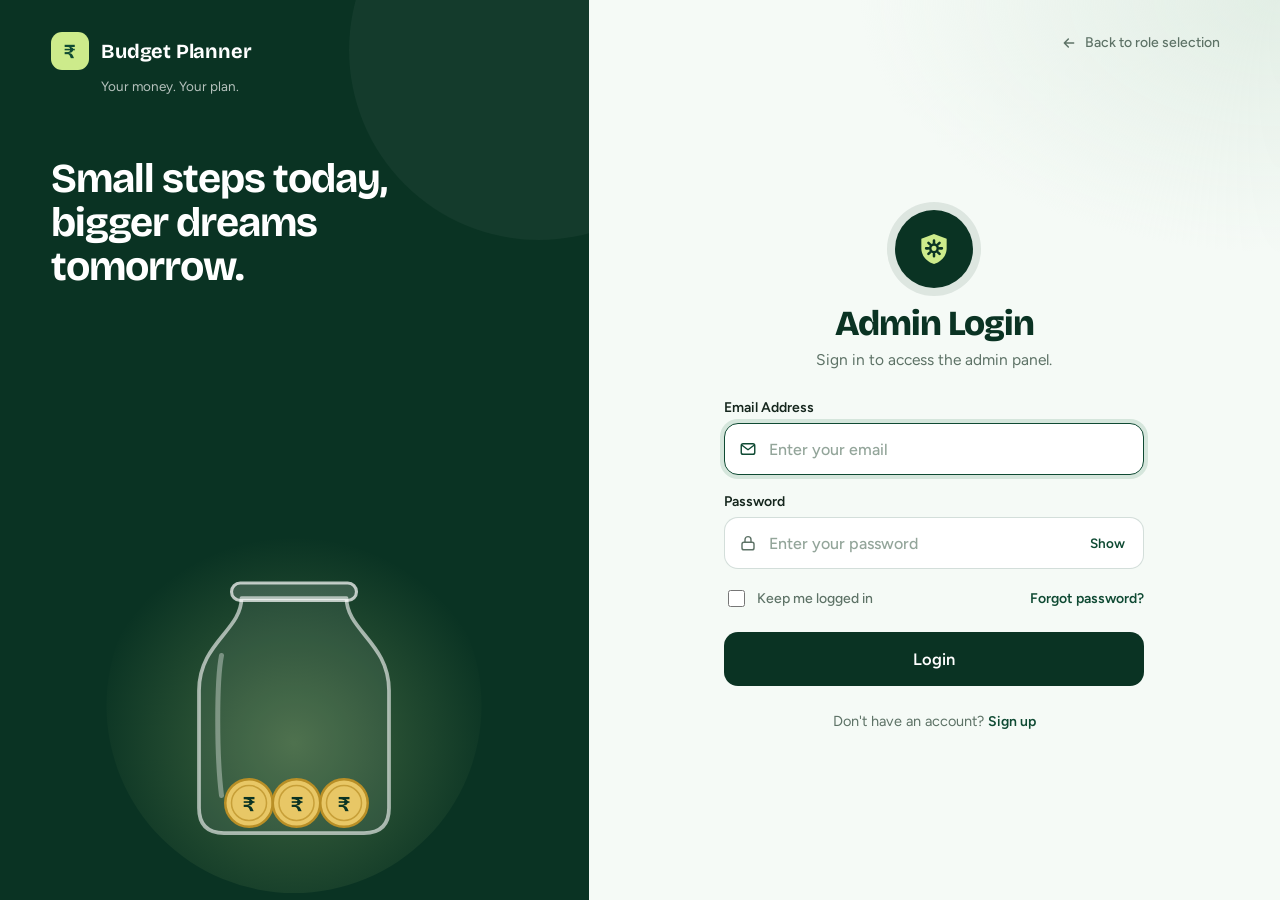
==== admin/ad.html @ fc1600b7 "Initial commit - Budget Planner" ====
<!DOCTYPE html>
<html lang="en">
<head>
  <meta charset="UTF-8" />
  <meta name="viewport" content="width=device-width, initial-scale=1.0" />
  <title>Admin login | Budget Planner</title>
  <meta name="description" content="Log in to the Budget Planner admin panel." />

  <link rel="preconnect" href="https://fonts.googleapis.com" />
  <link rel="preconnect" href="https://fonts.gstatic.com" crossorigin />
  <link href="https://fonts.googleapis.com/css2?family=Bricolage+Grotesque:opsz,wght@12..96,600;12..96,700;12..96,800&family=Figtree:wght@400;500;600&display=swap" rel="stylesheet" />

  <link rel="stylesheet" href="ad.css" />
</head>
<body>
  <div class="layout">

    <!-- Left: brand panel with the coin jar -->
    <aside class="panel">
      <div class="brand-block">
        <a class="brand" href="../role.html" aria-label="Budget Planner, back to role selection">
          <span class="brand-mark" aria-hidden="true">₹</span>
          <span class="brand-name">Budget Planner</span>
        </a>
        <p class="brand-sub">Your money. Your plan.</p>
      </div>

      <h2 class="panel-line">Small steps today, bigger dreams tomorrow.</h2>

      <svg class="jar" viewBox="0 0 240 320" aria-hidden="true">
        <defs>
          <radialGradient id="glow" cx="50%" cy="60%" r="55%">
            <stop offset="0%" stop-color="#cdeb8b" stop-opacity="0.28" />
            <stop offset="100%" stop-color="#cdeb8b" stop-opacity="0" />
          </radialGradient>
        </defs>

        <circle cx="120" cy="190" r="150" fill="url(#glow)" />

        <g class="sprout">
          <path class="stem" d="M122 180C122 140 120 100 124 58" />
          <path class="leaf leaf-a" d="M122 112C96 112 78 96 74 74c24-2 46 12 48 38Z" />
          <path class="leaf leaf-b" d="M124 82c2-24 22-42 50-42 0 26-18 42-50 42Z" />
          <path class="leaf leaf-c" d="M124 62c-12-10-14-26-6-40 16 8 20 24 6 40Z" />
        </g>

        <path class="glass" d="M78 104C78 130 44 140 44 178V272Q44 292 64 292H176Q196 292 196 272V178C196 140 162 130 162 104Z" />
        <rect class="rim" x="70" y="92" width="100" height="14" rx="7" />

        <g class="coin" data-row="1" style="--d:0"><circle cx="84" cy="268" r="19" class="coin-face" /><circle cx="84" cy="268" r="14" class="coin-ring" /><text x="84" y="269" class="coin-mark">₹</text></g>
        <g class="coin" data-row="1" style="--d:1"><circle cx="122" cy="268" r="19" class="coin-face" /><circle cx="122" cy="268" r="14" class="coin-ring" /><text x="122" y="269" class="coin-mark">₹</text></g>
        <g class="coin" data-row="1" style="--d:2"><circle cx="160" cy="268" r="19" class="coin-face" /><circle cx="160" cy="268" r="14" class="coin-ring" /><text x="160" y="269" class="coin-mark">₹</text></g>

        <g class="coin" data-row="2" style="--d:0"><circle cx="103" cy="232" r="19" class="coin-face" /><circle cx="103" cy="232" r="14" class="coin-ring" /><text x="103" y="233" class="coin-mark">₹</text></g>
        <g class="coin" data-row="2" style="--d:1"><circle cx="141" cy="232" r="19" class="coin-face" /><circle cx="141" cy="232" r="14" class="coin-ring" /><text x="141" y="233" class="coin-mark">₹</text></g>

        <g class="coin" data-row="3" style="--d:0"><circle cx="122" cy="196" r="19" class="coin-face" /><circle cx="122" cy="196" r="14" class="coin-ring" /><text x="122" y="197" class="coin-mark">₹</text></g>

        <path class="shine" d="M62 150C58 170 58 230 62 262" />
      </svg>
    </aside>

    <!-- Right: form -->
    <main class="form-side">
      <a class="back" href="../role.html">
        <svg viewBox="0 0 24 24" width="16" height="16" fill="none" stroke="currentColor" stroke-width="2.2" stroke-linecap="round" stroke-linejoin="round" aria-hidden="true"><path d="M19 12H5M11 6l-6 6 6 6" /></svg>
        Back to role selection
      </a>

      <section class="card">
        <div class="badge" aria-hidden="true">
          <svg viewBox="0 0 24 24" width="38" height="38" fill="none" stroke-linecap="round" stroke-linejoin="round">
            <path d="M12 2.5 4 5.6v6c0 4.6 3.2 8.4 8 9.9 4.8-1.5 8-5.3 8-9.9v-6L12 2.5Z" fill="currentColor" stroke="none" />
            <g stroke="var(--cut)" stroke-width="1.6">
              <circle cx="12" cy="11.6" r="2.4" />
              <path d="M12 6.6v1.4M12 15.2v1.4M7 11.6h1.4M15.6 11.6H17M8.5 8.1l1 1M14.5 14.1l1 1M15.5 8.1l-1 1M9.5 14.1l-1 1" />
            </g>
          </svg>
        </div>

        <h1 id="title">Admin Login</h1>
        <p class="sub" id="subtitle">Sign in to access the admin panel.</p>

        <!-- LOGIN -->
        <form id="loginForm" novalidate>
          <div class="field">
            <label for="email">Email Address</label>
            <div class="control">
              <svg viewBox="0 0 24 24" width="18" height="18" fill="none" stroke="currentColor" stroke-width="1.9" stroke-linecap="round" stroke-linejoin="round" aria-hidden="true"><rect x="3" y="5" width="18" height="14" rx="2.5" /><path d="m4 7 8 6 8-6" /></svg>
              <input id="email" name="email" type="email" inputmode="email" autocomplete="username" placeholder="Enter your email" aria-describedby="emailError" />
            </div>
            <p class="error" id="emailError" hidden></p>
          </div>

          <div class="field">
            <label for="password">Password</label>
            <div class="control">
              <svg viewBox="0 0 24 24" width="18" height="18" fill="none" stroke="currentColor" stroke-width="1.9" stroke-linecap="round" stroke-linejoin="round" aria-hidden="true"><rect x="4" y="11" width="16" height="10" rx="2.5" /><path d="M8 11V7.5a4 4 0 0 1 8 0V11" /></svg>
              <input id="password" name="password" type="password" autocomplete="current-password" placeholder="Enter your password" aria-describedby="passwordError" />
              <button class="toggle" id="toggle" type="button" aria-label="Show password" aria-pressed="false">Show</button>
            </div>
            <p class="error" id="passwordError" hidden></p>
          </div>

          <div class="row">
            <label class="remember">
              <input type="checkbox" id="remember" />
              <span>Keep me logged in</span>
            </label>
            <a class="link" href="#" id="forgot">Forgot password?</a>
          </div>

          <p class="form-error" id="formError" role="alert" hidden></p>

          <button class="submit" id="submit" type="submit">
            <span class="submit-label">Login</span>
          </button>
        </form>

        <!-- SIGN UP -->
        <form id="signupForm" novalidate hidden>
          <div class="field">
            <label for="sName">Full Name</label>
            <div class="control">
              <svg viewBox="0 0 24 24" width="18" height="18" fill="none" stroke="currentColor" stroke-width="1.9" stroke-linecap="round" stroke-linejoin="round" aria-hidden="true"><circle cx="12" cy="8" r="4" /><path d="M4.5 20.5c0-4 3.4-6.5 7.5-6.5s7.5 2.5 7.5 6.5" /></svg>
              <input id="sName" name="name" type="text" autocomplete="name" placeholder="Enter your full name" aria-describedby="sNameError" />
            </div>
            <p class="error" id="sNameError" hidden></p>
          </div>
          <div class="field">
            <label for="sEmail">Email Address</label>
            <div class="control">
              <svg viewBox="0 0 24 24" width="18" height="18" fill="none" stroke="currentColor" stroke-width="1.9" stroke-linecap="round" stroke-linejoin="round" aria-hidden="true"><rect x="3" y="5" width="18" height="14" rx="2.5" /><path d="m4 7 8 6 8-6" /></svg>
              <input id="sEmail" name="email" type="email" inputmode="email" autocomplete="email" placeholder="Enter your email" aria-describedby="sEmailError" />
            </div>
            <p class="error" id="sEmailError" hidden></p>
          </div>
          <div class="field">
            <label for="sPassword">Password</label>
            <div class="control">
              <svg viewBox="0 0 24 24" width="18" height="18" fill="none" stroke="currentColor" stroke-width="1.9" stroke-linecap="round" stroke-linejoin="round" aria-hidden="true"><rect x="4" y="11" width="16" height="10" rx="2.5" /><path d="M8 11V7.5a4 4 0 0 1 8 0V11" /></svg>
              <input id="sPassword" name="password" type="password" autocomplete="new-password" placeholder="Create a password" aria-describedby="sPasswordHelp sPasswordError" />
              <button class="toggle" id="sToggle" type="button" aria-label="Show password" aria-pressed="false">Show</button>
            </div>
            <p class="help" id="sPasswordHelp">At least 8 characters, with a letter and a number.</p>
            <p class="error" id="sPasswordError" hidden></p>
          </div>
          <div class="field">
            <label for="sConfirm">Confirm Password</label>
            <div class="control">
              <svg viewBox="0 0 24 24" width="18" height="18" fill="none" stroke="currentColor" stroke-width="1.9" stroke-linecap="round" stroke-linejoin="round" aria-hidden="true"><rect x="4" y="11" width="16" height="10" rx="2.5" /><path d="M8 11V7.5a4 4 0 0 1 8 0V11" /></svg>
              <input id="sConfirm" name="confirm" type="password" autocomplete="new-password" placeholder="Re-enter your password" aria-describedby="sConfirmError" />
            </div>
            <p class="error" id="sConfirmError" hidden></p>
          </div>
          <div class="field">
            <label for="sCode">Admin Access Code</label>
            <div class="control">
              <svg viewBox="0 0 24 24" width="18" height="18" fill="none" stroke="currentColor" stroke-width="1.9" stroke-linecap="round" stroke-linejoin="round" aria-hidden="true"><circle cx="8" cy="15" r="4" /><path d="M11 12.5 20 4M16 8l3 3" /></svg>
              <input id="sCode" name="code" type="password" autocomplete="off" placeholder="Enter the admin access code" aria-describedby="sCodeError" />
            </div>
            <p class="error" id="sCodeError" hidden></p>
          </div>

          <p class="form-error" id="signupError" role="alert" hidden></p>

          <button class="submit" id="sSubmit" type="submit">
            <span class="submit-label">Create account</span>
          </button>
        </form>

        <p class="alt" id="altLogin">Don't have an account? <a class="link" href="#signup" id="toSignup">Sign up</a></p>
        <p class="alt" id="altSignup" hidden>Already have an account? <a class="link" href="#login" id="toLogin">Log in</a></p>
      </section>
    </main>
  </div>

  <div class="toast" id="toast" role="status" aria-live="polite"></div>

  <script src="../auth.js"></script>
  <script src="ad.js"></script>
</body>
</html>
---- admin/ad.css ----
/* ==========================================================
   Budget Planner: admin/ad.css
   Reuses the shared login styles and changes only what makes
   the admin page look different. Keep this @import first.
   ========================================================== */

@import url("../user/login.css");

/* Deeper green panel and buttons so the admin side feels more serious */
body {
  --panel-bg: var(--forest-deep);
  --button-bg: var(--forest-deep);
  --button-hover: #06241a;
}

/* Darker badge with a lime shield */
.badge {
  --cut: var(--forest-deep);
  background: var(--forest-deep);
  color: var(--lime);
  box-shadow: 0 0 0 8px rgba(10, 51, 35, 0.1);
}
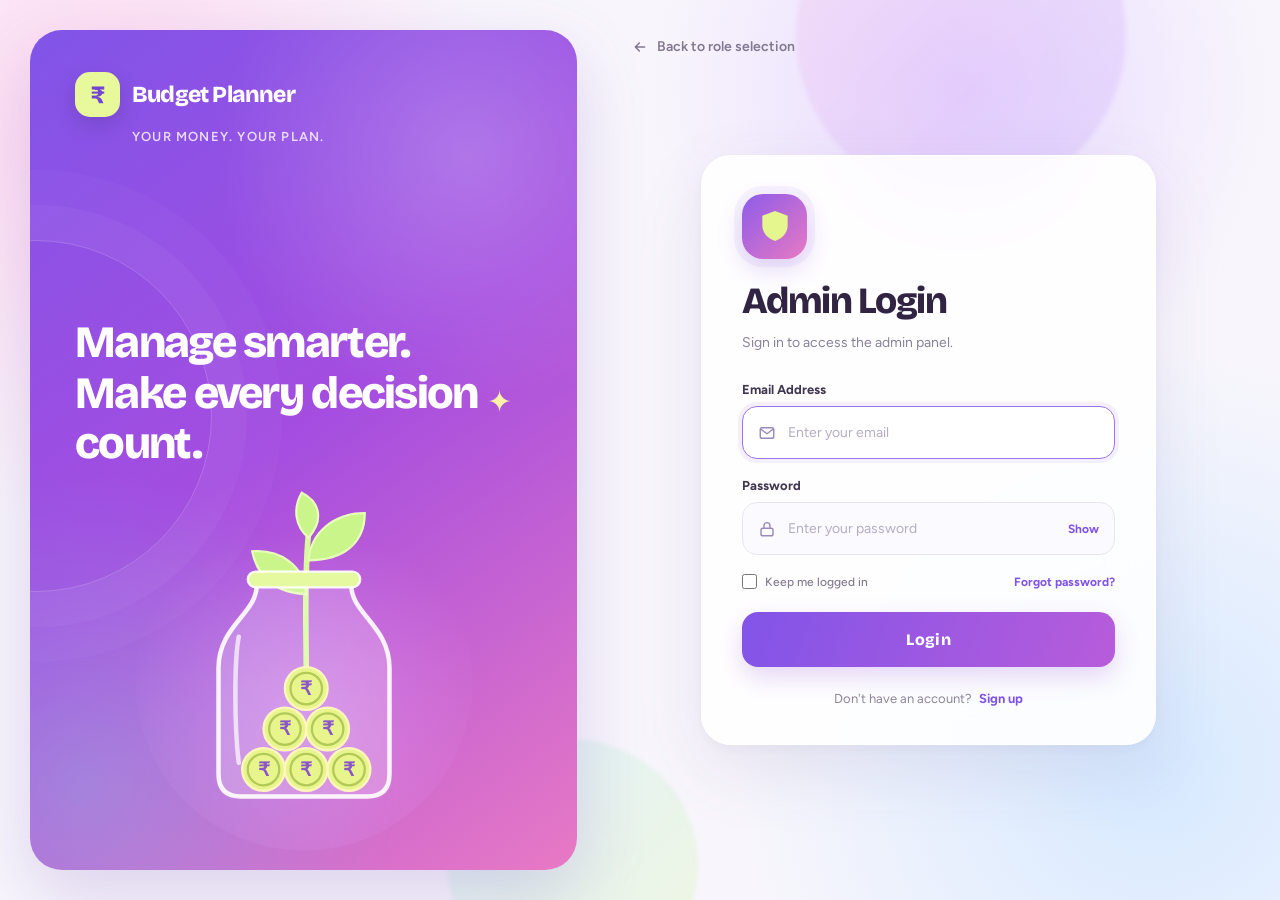
==== commit 15229a47: "Update admin login design" ====
--- a/admin/ad.html
+++ b/admin/ad.html
@@ -3,35 +3,46 @@
 <head>
   <meta charset="UTF-8" />
   <meta name="viewport" content="width=device-width, initial-scale=1.0" />
-  <title>Admin login | Budget Planner</title>
+  <meta name="theme-color" content="#f8f6fc" />
+
+  <title>Admin Login | Budget Planner</title>
   <meta name="description" content="Log in to the Budget Planner admin panel." />
 
   <link rel="preconnect" href="https://fonts.googleapis.com" />
   <link rel="preconnect" href="https://fonts.gstatic.com" crossorigin />
-  <link href="https://fonts.googleapis.com/css2?family=Bricolage+Grotesque:opsz,wght@12..96,600;12..96,700;12..96,800&family=Figtree:wght@400;500;600&display=swap" rel="stylesheet" />
+
+  <link href="https://fonts.googleapis.com/css2?family=Bricolage+Grotesque:opsz,wght@12..96,600;12..96,700;12..96,800&family=Figtree:wght@400;500;600;700&display=swap" rel="stylesheet" />
 
   <link rel="stylesheet" href="ad.css" />
 </head>
+
 <body>
+
   <div class="layout">
 
-    <!-- Left: brand panel with the coin jar -->
+    <!-- LEFT BRAND PANEL -->
     <aside class="panel">
+
       <div class="brand-block">
-        <a class="brand" href="../role.html" aria-label="Budget Planner, back to role selection">
+        <a class="brand" href="../index.html" aria-label="Budget Planner home">
           <span class="brand-mark" aria-hidden="true">₹</span>
           <span class="brand-name">Budget Planner</span>
         </a>
+
         <p class="brand-sub">Your money. Your plan.</p>
       </div>
 
-      <h2 class="panel-line">Small steps today, bigger dreams tomorrow.</h2>
-
+      <h2 class="panel-line">
+        Manage smarter. Make every decision count.
+      </h2>
+
+      <!-- COIN JAR ILLUSTRATION -->
       <svg class="jar" viewBox="0 0 240 320" aria-hidden="true">
+
         <defs>
           <radialGradient id="glow" cx="50%" cy="60%" r="55%">
-            <stop offset="0%" stop-color="#cdeb8b" stop-opacity="0.28" />
-            <stop offset="100%" stop-color="#cdeb8b" stop-opacity="0" />
+            <stop offset="0%" stop-color="#e7a9ff" stop-opacity="0.4" />
+            <stop offset="100%" stop-color="#e7a9ff" stop-opacity="0" />
           </radialGradient>
         </defs>
 
@@ -45,69 +56,187 @@
         </g>
 
         <path class="glass" d="M78 104C78 130 44 140 44 178V272Q44 292 64 292H176Q196 292 196 272V178C196 140 162 130 162 104Z" />
+
         <rect class="rim" x="70" y="92" width="100" height="14" rx="7" />
 
-        <g class="coin" data-row="1" style="--d:0"><circle cx="84" cy="268" r="19" class="coin-face" /><circle cx="84" cy="268" r="14" class="coin-ring" /><text x="84" y="269" class="coin-mark">₹</text></g>
-        <g class="coin" data-row="1" style="--d:1"><circle cx="122" cy="268" r="19" class="coin-face" /><circle cx="122" cy="268" r="14" class="coin-ring" /><text x="122" y="269" class="coin-mark">₹</text></g>
-        <g class="coin" data-row="1" style="--d:2"><circle cx="160" cy="268" r="19" class="coin-face" /><circle cx="160" cy="268" r="14" class="coin-ring" /><text x="160" y="269" class="coin-mark">₹</text></g>
-
-        <g class="coin" data-row="2" style="--d:0"><circle cx="103" cy="232" r="19" class="coin-face" /><circle cx="103" cy="232" r="14" class="coin-ring" /><text x="103" y="233" class="coin-mark">₹</text></g>
-        <g class="coin" data-row="2" style="--d:1"><circle cx="141" cy="232" r="19" class="coin-face" /><circle cx="141" cy="232" r="14" class="coin-ring" /><text x="141" y="233" class="coin-mark">₹</text></g>
-
-        <g class="coin" data-row="3" style="--d:0"><circle cx="122" cy="196" r="19" class="coin-face" /><circle cx="122" cy="196" r="14" class="coin-ring" /><text x="122" y="197" class="coin-mark">₹</text></g>
+        <g class="coin" data-row="1" style="--d:0">
+          <circle cx="84" cy="268" r="19" class="coin-face" />
+          <circle cx="84" cy="268" r="14" class="coin-ring" />
+          <text x="84" y="269" class="coin-mark">₹</text>
+        </g>
+
+        <g class="coin" data-row="1" style="--d:1">
+          <circle cx="122" cy="268" r="19" class="coin-face" />
+          <circle cx="122" cy="268" r="14" class="coin-ring" />
+          <text x="122" y="269" class="coin-mark">₹</text>
+        </g>
+
+        <g class="coin" data-row="1" style="--d:2">
+          <circle cx="160" cy="268" r="19" class="coin-face" />
+          <circle cx="160" cy="268" r="14" class="coin-ring" />
+          <text x="160" y="269" class="coin-mark">₹</text>
+        </g>
+
+        <g class="coin" data-row="2" style="--d:0">
+          <circle cx="103" cy="232" r="19" class="coin-face" />
+          <circle cx="103" cy="232" r="14" class="coin-ring" />
+          <text x="103" y="233" class="coin-mark">₹</text>
+        </g>
+
+        <g class="coin" data-row="2" style="--d:1">
+          <circle cx="141" cy="232" r="19" class="coin-face" />
+          <circle cx="141" cy="232" r="14" class="coin-ring" />
+          <text x="141" y="233" class="coin-mark">₹</text>
+        </g>
+
+        <g class="coin" data-row="3" style="--d:0">
+          <circle cx="122" cy="196" r="19" class="coin-face" />
+          <circle cx="122" cy="196" r="14" class="coin-ring" />
+          <text x="122" y="197" class="coin-mark">₹</text>
+        </g>
 
         <path class="shine" d="M62 150C58 170 58 230 62 262" />
+
       </svg>
+
     </aside>
 
-    <!-- Right: form -->
+    <!-- RIGHT LOGIN PANEL -->
     <main class="form-side">
+
       <a class="back" href="../role.html">
-        <svg viewBox="0 0 24 24" width="16" height="16" fill="none" stroke="currentColor" stroke-width="2.2" stroke-linecap="round" stroke-linejoin="round" aria-hidden="true"><path d="M19 12H5M11 6l-6 6 6 6" /></svg>
+
+        <svg viewBox="0 0 24 24" width="16" height="16"
+          fill="none" stroke="currentColor" stroke-width="2.2"
+          stroke-linecap="round" stroke-linejoin="round"
+          aria-hidden="true">
+
+          <path d="M19 12H5M11 6l-6 6 6 6" />
+
+        </svg>
+
         Back to role selection
+
       </a>
 
       <section class="card">
+
         <div class="badge" aria-hidden="true">
-          <svg viewBox="0 0 24 24" width="38" height="38" fill="none" stroke-linecap="round" stroke-linejoin="round">
-            <path d="M12 2.5 4 5.6v6c0 4.6 3.2 8.4 8 9.9 4.8-1.5 8-5.3 8-9.9v-6L12 2.5Z" fill="currentColor" stroke="none" />
+
+          <svg viewBox="0 0 24 24" width="38" height="38"
+            fill="none" stroke-linecap="round" stroke-linejoin="round">
+
+            <path d="M12 2.5 4 5.6v6c0 4.6 3.2 8.4 8 9.9 4.8-1.5 8-5.3 8-9.9v-6L12 2.5Z"
+              fill="currentColor" stroke="none" />
+
             <g stroke="var(--cut)" stroke-width="1.6">
+
               <circle cx="12" cy="11.6" r="2.4" />
+
               <path d="M12 6.6v1.4M12 15.2v1.4M7 11.6h1.4M15.6 11.6H17M8.5 8.1l1 1M14.5 14.1l1 1M15.5 8.1l-1 1M9.5 14.1l-1 1" />
+
             </g>
+
           </svg>
+
         </div>
 
         <h1 id="title">Admin Login</h1>
-        <p class="sub" id="subtitle">Sign in to access the admin panel.</p>
-
-        <!-- LOGIN -->
+
+        <p class="sub" id="subtitle">
+          Your workspace. Your control. Sign in to continue.
+        </p>
+
+        <!-- LOGIN FORM -->
         <form id="loginForm" novalidate>
-          <div class="field">
+
+          <div class="field">
+
             <label for="email">Email Address</label>
-            <div class="control">
-              <svg viewBox="0 0 24 24" width="18" height="18" fill="none" stroke="currentColor" stroke-width="1.9" stroke-linecap="round" stroke-linejoin="round" aria-hidden="true"><rect x="3" y="5" width="18" height="14" rx="2.5" /><path d="m4 7 8 6 8-6" /></svg>
-              <input id="email" name="email" type="email" inputmode="email" autocomplete="username" placeholder="Enter your email" aria-describedby="emailError" />
-            </div>
+
+            <div class="control">
+
+              <svg viewBox="0 0 24 24" width="18" height="18"
+                fill="none" stroke="currentColor" stroke-width="1.9"
+                stroke-linecap="round" stroke-linejoin="round"
+                aria-hidden="true">
+
+                <rect x="3" y="5" width="18" height="14" rx="2.5" />
+                <path d="m4 7 8 6 8-6" />
+
+              </svg>
+
+              <input
+                id="email"
+                name="email"
+                type="email"
+                inputmode="email"
+                autocomplete="username"
+                placeholder="Enter your email"
+                aria-describedby="emailError"
+              />
+
+            </div>
+
             <p class="error" id="emailError" hidden></p>
-          </div>
-
-          <div class="field">
+
+          </div>
+
+          <div class="field">
+
             <label for="password">Password</label>
-            <div class="control">
-              <svg viewBox="0 0 24 24" width="18" height="18" fill="none" stroke="currentColor" stroke-width="1.9" stroke-linecap="round" stroke-linejoin="round" aria-hidden="true"><rect x="4" y="11" width="16" height="10" rx="2.5" /><path d="M8 11V7.5a4 4 0 0 1 8 0V11" /></svg>
-              <input id="password" name="password" type="password" autocomplete="current-password" placeholder="Enter your password" aria-describedby="passwordError" />
-              <button class="toggle" id="toggle" type="button" aria-label="Show password" aria-pressed="false">Show</button>
-            </div>
+
+            <div class="control">
+
+              <svg viewBox="0 0 24 24" width="18" height="18"
+                fill="none" stroke="currentColor" stroke-width="1.9"
+                stroke-linecap="round" stroke-linejoin="round"
+                aria-hidden="true">
+
+                <rect x="4" y="11" width="16" height="10" rx="2.5" />
+                <path d="M8 11V7.5a4 4 0 0 1 8 0V11" />
+
+              </svg>
+
+              <input
+                id="password"
+                name="password"
+                type="password"
+                autocomplete="current-password"
+                placeholder="Enter your password"
+                aria-describedby="passwordError"
+              />
+
+              <button
+                class="toggle"
+                id="toggle"
+                type="button"
+                aria-label="Show password"
+                aria-pressed="false"
+              >
+                Show
+              </button>
+
+            </div>
+
             <p class="error" id="passwordError" hidden></p>
+
           </div>
 
           <div class="row">
+
             <label class="remember">
+
               <input type="checkbox" id="remember" />
+
               <span>Keep me logged in</span>
+
             </label>
-            <a class="link" href="#" id="forgot">Forgot password?</a>
+
+            <a class="link" href="#" id="forgot">
+              Forgot password?
+            </a>
+
           </div>
 
           <p class="form-error" id="formError" role="alert" hidden></p>
@@ -115,51 +244,180 @@
           <button class="submit" id="submit" type="submit">
             <span class="submit-label">Login</span>
           </button>
+
         </form>
 
-        <!-- SIGN UP -->
+        <!-- SIGNUP FORM -->
         <form id="signupForm" novalidate hidden>
-          <div class="field">
+
+          <div class="field">
+
             <label for="sName">Full Name</label>
-            <div class="control">
-              <svg viewBox="0 0 24 24" width="18" height="18" fill="none" stroke="currentColor" stroke-width="1.9" stroke-linecap="round" stroke-linejoin="round" aria-hidden="true"><circle cx="12" cy="8" r="4" /><path d="M4.5 20.5c0-4 3.4-6.5 7.5-6.5s7.5 2.5 7.5 6.5" /></svg>
-              <input id="sName" name="name" type="text" autocomplete="name" placeholder="Enter your full name" aria-describedby="sNameError" />
-            </div>
+
+            <div class="control">
+
+              <svg viewBox="0 0 24 24" width="18" height="18"
+                fill="none" stroke="currentColor" stroke-width="1.9"
+                stroke-linecap="round" stroke-linejoin="round"
+                aria-hidden="true">
+
+                <circle cx="12" cy="8" r="4" />
+                <path d="M4.5 20.5c0-4 3.4-6.5 7.5-6.5s7.5 2.5 7.5 6.5" />
+
+              </svg>
+
+              <input
+                id="sName"
+                name="name"
+                type="text"
+                autocomplete="name"
+                placeholder="Enter your full name"
+                aria-describedby="sNameError"
+              />
+
+            </div>
+
             <p class="error" id="sNameError" hidden></p>
-          </div>
-          <div class="field">
+
+          </div>
+
+          <div class="field">
+
             <label for="sEmail">Email Address</label>
-            <div class="control">
-              <svg viewBox="0 0 24 24" width="18" height="18" fill="none" stroke="currentColor" stroke-width="1.9" stroke-linecap="round" stroke-linejoin="round" aria-hidden="true"><rect x="3" y="5" width="18" height="14" rx="2.5" /><path d="m4 7 8 6 8-6" /></svg>
-              <input id="sEmail" name="email" type="email" inputmode="email" autocomplete="email" placeholder="Enter your email" aria-describedby="sEmailError" />
-            </div>
+
+            <div class="control">
+
+              <svg viewBox="0 0 24 24" width="18" height="18"
+                fill="none" stroke="currentColor" stroke-width="1.9"
+                stroke-linecap="round" stroke-linejoin="round"
+                aria-hidden="true">
+
+                <rect x="3" y="5" width="18" height="14" rx="2.5" />
+                <path d="m4 7 8 6 8-6" />
+
+              </svg>
+
+              <input
+                id="sEmail"
+                name="email"
+                type="email"
+                inputmode="email"
+                autocomplete="email"
+                placeholder="Enter your email"
+                aria-describedby="sEmailError"
+              />
+
+            </div>
+
             <p class="error" id="sEmailError" hidden></p>
-          </div>
-          <div class="field">
+
+          </div>
+
+          <div class="field">
+
             <label for="sPassword">Password</label>
-            <div class="control">
-              <svg viewBox="0 0 24 24" width="18" height="18" fill="none" stroke="currentColor" stroke-width="1.9" stroke-linecap="round" stroke-linejoin="round" aria-hidden="true"><rect x="4" y="11" width="16" height="10" rx="2.5" /><path d="M8 11V7.5a4 4 0 0 1 8 0V11" /></svg>
-              <input id="sPassword" name="password" type="password" autocomplete="new-password" placeholder="Create a password" aria-describedby="sPasswordHelp sPasswordError" />
-              <button class="toggle" id="sToggle" type="button" aria-label="Show password" aria-pressed="false">Show</button>
-            </div>
-            <p class="help" id="sPasswordHelp">At least 8 characters, with a letter and a number.</p>
+
+            <div class="control">
+
+              <svg viewBox="0 0 24 24" width="18" height="18"
+                fill="none" stroke="currentColor" stroke-width="1.9"
+                stroke-linecap="round" stroke-linejoin="round"
+                aria-hidden="true">
+
+                <rect x="4" y="11" width="16" height="10" rx="2.5" />
+                <path d="M8 11V7.5a4 4 0 0 1 8 0V11" />
+
+              </svg>
+
+              <input
+                id="sPassword"
+                name="password"
+                type="password"
+                autocomplete="new-password"
+                placeholder="Create a password"
+                aria-describedby="sPasswordHelp sPasswordError"
+              />
+
+              <button
+                class="toggle"
+                id="sToggle"
+                type="button"
+                aria-label="Show password"
+                aria-pressed="false"
+              >
+                Show
+              </button>
+
+            </div>
+
+            <p class="help" id="sPasswordHelp">
+              At least 8 characters, with a letter and a number.
+            </p>
+
             <p class="error" id="sPasswordError" hidden></p>
-          </div>
-          <div class="field">
+
+          </div>
+
+          <div class="field">
+
             <label for="sConfirm">Confirm Password</label>
-            <div class="control">
-              <svg viewBox="0 0 24 24" width="18" height="18" fill="none" stroke="currentColor" stroke-width="1.9" stroke-linecap="round" stroke-linejoin="round" aria-hidden="true"><rect x="4" y="11" width="16" height="10" rx="2.5" /><path d="M8 11V7.5a4 4 0 0 1 8 0V11" /></svg>
-              <input id="sConfirm" name="confirm" type="password" autocomplete="new-password" placeholder="Re-enter your password" aria-describedby="sConfirmError" />
-            </div>
+
+            <div class="control">
+
+              <svg viewBox="0 0 24 24" width="18" height="18"
+                fill="none" stroke="currentColor" stroke-width="1.9"
+                stroke-linecap="round" stroke-linejoin="round"
+                aria-hidden="true">
+
+                <rect x="4" y="11" width="16" height="10" rx="2.5" />
+                <path d="M8 11V7.5a4 4 0 0 1 8 0V11" />
+
+              </svg>
+
+              <input
+                id="sConfirm"
+                name="confirm"
+                type="password"
+                autocomplete="new-password"
+                placeholder="Re-enter your password"
+                aria-describedby="sConfirmError"
+              />
+
+            </div>
+
             <p class="error" id="sConfirmError" hidden></p>
-          </div>
-          <div class="field">
+
+          </div>
+
+          <div class="field">
+
             <label for="sCode">Admin Access Code</label>
-            <div class="control">
-              <svg viewBox="0 0 24 24" width="18" height="18" fill="none" stroke="currentColor" stroke-width="1.9" stroke-linecap="round" stroke-linejoin="round" aria-hidden="true"><circle cx="8" cy="15" r="4" /><path d="M11 12.5 20 4M16 8l3 3" /></svg>
-              <input id="sCode" name="code" type="password" autocomplete="off" placeholder="Enter the admin access code" aria-describedby="sCodeError" />
-            </div>
+
+            <div class="control">
+
+              <svg viewBox="0 0 24 24" width="18" height="18"
+                fill="none" stroke="currentColor" stroke-width="1.9"
+                stroke-linecap="round" stroke-linejoin="round"
+                aria-hidden="true">
+
+                <circle cx="8" cy="15" r="4" />
+                <path d="M11 12.5 20 4M16 8l3 3" />
+
+              </svg>
+
+              <input
+                id="sCode"
+                name="code"
+                type="password"
+                autocomplete="off"
+                placeholder="Enter the admin access code"
+                aria-describedby="sCodeError"
+              />
+
+            </div>
+
             <p class="error" id="sCodeError" hidden></p>
+
           </div>
 
           <p class="form-error" id="signupError" role="alert" hidden></p>
@@ -167,17 +425,30 @@
           <button class="submit" id="sSubmit" type="submit">
             <span class="submit-label">Create account</span>
           </button>
+
         </form>
 
-        <p class="alt" id="altLogin">Don't have an account? <a class="link" href="#signup" id="toSignup">Sign up</a></p>
-        <p class="alt" id="altSignup" hidden>Already have an account? <a class="link" href="#login" id="toLogin">Log in</a></p>
+        <p class="alt" id="altLogin">
+          Don't have an account?
+          <a class="link" href="#signup" id="toSignup">Sign up</a>
+        </p>
+
+        <p class="alt" id="altSignup" hidden>
+          Already have an account?
+          <a class="link" href="#login" id="toLogin">Log in</a>
+        </p>
+
       </section>
+
     </main>
+
   </div>
 
   <div class="toast" id="toast" role="status" aria-live="polite"></div>
 
+  <!-- KEEPING YOUR ORIGINAL JAVASCRIPT CONNECTIONS -->
   <script src="../auth.js"></script>
   <script src="ad.js"></script>
+
 </body>
 </html>
--- a/admin/ad.css
+++ b/admin/ad.css
@@ -1,22 +1,852 @@
-/* ==========================================================
-   Budget Planner: admin/ad.css
-   Reuses the shared login styles and changes only what makes
-   the admin page look different. Keep this @import first.
-   ========================================================== */
-
-@import url("../user/login.css");
-
-/* Deeper green panel and buttons so the admin side feels more serious */
+/* =====================================================
+   BUDGET PLANNER — ADMIN LOGIN
+   Complete standalone stylesheet
+   Colourful anime-inspired premium theme
+   ===================================================== */
+
+:root {
+  --purple: #8154e8;
+  --purple-dark: #6234c7;
+  --pink: #f47acb;
+  --cyan: #75dce8;
+  --lime: #d5f477;
+  --ink: #29213e;
+  --muted: #89829b;
+  --white: #ffffff;
+  --forest-deep: #6234c7;
+}
+
+* {
+  margin: 0;
+  padding: 0;
+  box-sizing: border-box;
+}
+
+html {
+  scroll-behavior: smooth;
+}
+
 body {
-  --panel-bg: var(--forest-deep);
-  --button-bg: var(--forest-deep);
-  --button-hover: #06241a;
-}
-
-/* Darker badge with a lime shield */
+  min-height: 100vh;
+  font-family: "Figtree", sans-serif;
+  color: var(--ink);
+  background:
+    radial-gradient(circle at 8% 15%, #ffd9f1 0, transparent 28%),
+    radial-gradient(circle at 90% 85%, #d6e9ff 0, transparent 30%),
+    radial-gradient(circle at 75% 10%, #e8d8ff 0, transparent 25%),
+    #f8f6fc;
+  overflow-x: hidden;
+}
+
+/* =====================================================
+   BACKGROUND DECORATIONS
+   ===================================================== */
+
+body::before,
+body::after {
+  content: "";
+  position: fixed;
+  border-radius: 50%;
+  pointer-events: none;
+  z-index: 0;
+  filter: blur(2px);
+}
+
+body::before {
+  width: 330px;
+  height: 330px;
+  top: -130px;
+  right: 12%;
+  background: linear-gradient(135deg, #f9b7e7, #bba0ff);
+  opacity: 0.25;
+  animation: floatOrb 12s ease-in-out infinite alternate;
+}
+
+body::after {
+  width: 250px;
+  height: 250px;
+  bottom: -90px;
+  left: 35%;
+  background: linear-gradient(135deg, #9eeaf0, #d4f58c);
+  opacity: 0.25;
+  animation: floatOrb 10s ease-in-out infinite alternate-reverse;
+}
+
+@keyframes floatOrb {
+  from {
+    transform: translate(0, 0) scale(1);
+  }
+
+  to {
+    transform: translate(35px, 45px) scale(1.12);
+  }
+}
+
+/* =====================================================
+   MAIN LAYOUT
+   ===================================================== */
+
+.layout {
+  position: relative;
+  z-index: 1;
+  min-height: 100vh;
+  width: 100%;
+  display: grid;
+  grid-template-columns: 0.92fr 1.08fr;
+  padding: 30px;
+  gap: 30px;
+}
+
+/* =====================================================
+   LEFT PANEL
+   ===================================================== */
+
+.panel {
+  position: relative;
+  min-height: calc(100vh - 60px);
+  border-radius: 32px;
+  padding: 42px 45px;
+  overflow: hidden;
+  display: flex;
+  flex-direction: column;
+  justify-content: space-between;
+
+  background:
+    radial-gradient(circle at 80% 15%, rgba(255,255,255,0.22), transparent 30%),
+    radial-gradient(circle at 10% 90%, rgba(117,220,232,0.3), transparent 35%),
+    linear-gradient(145deg, #8154e8 0%, #a44de0 48%, #e879c4 100%);
+
+  box-shadow: 0 25px 70px rgba(103, 65, 175, 0.2);
+}
+
+.panel::before {
+  content: "";
+  position: absolute;
+  width: 350px;
+  height: 350px;
+  border: 1px solid rgba(255,255,255,0.2);
+  border-radius: 50%;
+  top: 25%;
+  left: -170px;
+  box-shadow:
+    0 0 0 35px rgba(255,255,255,0.035),
+    0 0 0 70px rgba(255,255,255,0.025);
+}
+
+.panel::after {
+  content: "✦";
+  position: absolute;
+  top: 42%;
+  right: 12%;
+  font-size: 30px;
+  color: #fff2a8;
+  animation: sparkle 3s ease-in-out infinite;
+}
+
+@keyframes sparkle {
+  0%, 100% {
+    opacity: 0.5;
+    transform: scale(0.8) rotate(0deg);
+  }
+
+  50% {
+    opacity: 1;
+    transform: scale(1.25) rotate(30deg);
+  }
+}
+
+/* BRAND */
+
+.brand-block {
+  position: relative;
+  z-index: 2;
+}
+
+.brand {
+  display: inline-flex;
+  align-items: center;
+  gap: 12px;
+  text-decoration: none;
+  color: white;
+}
+
+.brand-mark {
+  width: 45px;
+  height: 45px;
+  display: grid;
+  place-items: center;
+  border-radius: 15px;
+  font-family: "Bricolage Grotesque", sans-serif;
+  font-size: 25px;
+  font-weight: 800;
+  color: #7144d1;
+  background: #e8f99c;
+  box-shadow: 0 8px 22px rgba(0,0,0,0.13);
+}
+
+.brand-name {
+  font-family: "Bricolage Grotesque", sans-serif;
+  font-size: 23px;
+  font-weight: 800;
+  letter-spacing: -0.8px;
+}
+
+.brand-sub {
+  margin-top: 12px;
+  margin-left: 57px;
+  color: rgba(255,255,255,0.8);
+  font-size: 13px;
+  letter-spacing: 1.2px;
+  text-transform: uppercase;
+  font-weight: 600;
+}
+
+/* PANEL TEXT */
+
+.panel-line {
+  position: relative;
+  z-index: 2;
+  max-width: 430px;
+  margin-top: auto;
+  margin-bottom: -10px;
+  color: white;
+  font-family: "Bricolage Grotesque", sans-serif;
+  font-size: clamp(32px, 3.5vw, 49px);
+  font-weight: 800;
+  line-height: 1.12;
+  letter-spacing: -1.7px;
+}
+
+/* =====================================================
+   COIN JAR
+   ===================================================== */
+
+.jar {
+  position: relative;
+  z-index: 2;
+  width: min(270px, 75%);
+  height: auto;
+  align-self: center;
+  margin: 10px auto 0;
+  overflow: visible;
+  animation: jarFloat 5s ease-in-out infinite;
+}
+
+@keyframes jarFloat {
+  0%, 100% {
+    transform: translateY(0) rotate(-2deg);
+  }
+
+  50% {
+    transform: translateY(-13px) rotate(2deg);
+  }
+}
+
+.stem {
+  fill: none;
+  stroke: #d8fa9b;
+  stroke-width: 5;
+  stroke-linecap: round;
+}
+
+.leaf {
+  fill: #c9f58a;
+  stroke: #e8ffb9;
+  stroke-width: 2;
+}
+
+.leaf-a {
+  transform-origin: 122px 112px;
+  animation: leafMove 4s ease-in-out infinite alternate;
+}
+
+.leaf-b {
+  transform-origin: 124px 82px;
+  animation: leafMove 3.5s ease-in-out infinite alternate-reverse;
+}
+
+.leaf-c {
+  transform-origin: 124px 62px;
+  animation: leafMove 4.5s ease-in-out infinite alternate;
+}
+
+@keyframes leafMove {
+  from {
+    transform: rotate(-5deg);
+  }
+
+  to {
+    transform: rotate(8deg);
+  }
+}
+
+.glass {
+  fill: rgba(255,255,255,0.18);
+  stroke: rgba(255,255,255,0.9);
+  stroke-width: 4;
+}
+
+.rim {
+  fill: #e5f9a0;
+  stroke: rgba(255,255,255,0.9);
+  stroke-width: 2;
+}
+
+.coin-face {
+  fill: #e8f58d;
+  stroke: #fff6bd;
+  stroke-width: 2;
+}
+
+.coin-ring {
+  fill: none;
+  stroke: #b1c957;
+  stroke-width: 2;
+}
+
+.coin-mark {
+  fill: #8a55c7;
+  font-family: sans-serif;
+  font-size: 17px;
+  font-weight: bold;
+  text-anchor: middle;
+  dominant-baseline: middle;
+}
+
+.coin {
+  animation: coinGlow 3s ease-in-out infinite alternate;
+  animation-delay: calc(var(--d) * 0.3s);
+}
+
+@keyframes coinGlow {
+  from {
+    opacity: 0.8;
+  }
+
+  to {
+    opacity: 1;
+    filter: drop-shadow(0 0 7px rgba(255,255,180,0.7));
+  }
+}
+
+.shine {
+  fill: none;
+  stroke: rgba(255,255,255,0.7);
+  stroke-width: 4;
+  stroke-linecap: round;
+}
+
+/* =====================================================
+   RIGHT FORM SIDE
+   ===================================================== */
+
+.form-side {
+  position: relative;
+  display: flex;
+  flex-direction: column;
+  align-items: center;
+  justify-content: center;
+  padding: 35px 25px;
+}
+
+.back {
+  position: absolute;
+  top: 8px;
+  left: 25px;
+  display: inline-flex;
+  align-items: center;
+  gap: 9px;
+  text-decoration: none;
+  color: #81788f;
+  font-size: 14px;
+  font-weight: 600;
+  transition: 0.25s ease;
+}
+
+.back:hover {
+  color: var(--purple);
+  transform: translateX(-4px);
+}
+
+/* =====================================================
+   LOGIN CARD
+   ===================================================== */
+
+.card {
+  width: 100%;
+  max-width: 455px;
+  padding: 38px 40px;
+  border-radius: 30px;
+  background: rgba(255,255,255,0.88);
+  border: 1px solid rgba(255,255,255,0.95);
+
+  box-shadow:
+    0 25px 70px rgba(94, 69, 139, 0.11),
+    0 4px 15px rgba(94, 69, 139, 0.04);
+
+  backdrop-filter: blur(20px);
+  animation: cardEnter 0.7s cubic-bezier(.2,.8,.2,1) both;
+}
+
+@keyframes cardEnter {
+  from {
+    opacity: 0;
+    transform: translateY(25px) scale(0.97);
+  }
+
+  to {
+    opacity: 1;
+    transform: translateY(0) scale(1);
+  }
+}
+
+/* =====================================================
+   BADGE
+   ===================================================== */
+
 .badge {
-  --cut: var(--forest-deep);
-  background: var(--forest-deep);
-  color: var(--lime);
-  box-shadow: 0 0 0 8px rgba(10, 51, 35, 0.1);
+  width: 65px;
+  height: 65px;
+  display: grid;
+  place-items: center;
+  margin-bottom: 22px;
+  border-radius: 21px;
+
+  background: linear-gradient(135deg, #8d5be9, #e879c4);
+  color: #e6f68e;
+
+  box-shadow:
+    0 10px 25px rgba(137, 79, 212, 0.22),
+    0 0 0 8px rgba(157, 110, 225, 0.08);
+}
+
+/* =====================================================
+   HEADINGS
+   ===================================================== */
+
+h1 {
+  font-family: "Bricolage Grotesque", sans-serif;
+  font-size: 37px;
+  line-height: 1.1;
+  font-weight: 800;
+  letter-spacing: -1.3px;
+  color: #302442;
+}
+
+.sub {
+  margin-top: 10px;
+  margin-bottom: 28px;
+  color: var(--muted);
+  font-size: 14px;
+  line-height: 1.6;
+}
+
+/* =====================================================
+   FORM FIELDS
+   ===================================================== */
+
+.field {
+  margin-bottom: 19px;
+}
+
+.field label {
+  display: block;
+  margin-bottom: 9px;
+  color: #403750;
+  font-size: 13px;
+  font-weight: 700;
+}
+
+.control {
+  min-height: 53px;
+  display: flex;
+  align-items: center;
+  gap: 12px;
+  padding: 0 15px;
+
+  border: 1.5px solid #e9e4f1;
+  border-radius: 15px;
+  background: #fbfaff;
+
+  transition: 0.25s ease;
+}
+
+.control:focus-within {
+  border-color: #9c73e9;
+  background: white;
+  box-shadow: 0 0 0 4px rgba(156, 115, 233, 0.11);
+}
+
+.control > svg {
+  flex-shrink: 0;
+  color: #9b8ab8;
+}
+
+.control input {
+  width: 100%;
+  min-width: 0;
+  height: 50px;
+  border: none;
+  outline: none;
+  background: transparent;
+  color: #332842;
+  font-family: "Figtree", sans-serif;
+  font-size: 14px;
+}
+
+.control input::placeholder {
+  color: #b5aec2;
+}
+
+/* SHOW PASSWORD */
+
+.toggle {
+  flex-shrink: 0;
+  border: none;
+  background: transparent;
+  color: var(--purple);
+  font-family: "Figtree", sans-serif;
+  font-size: 12px;
+  font-weight: 700;
+  cursor: pointer;
+}
+
+.toggle:hover {
+  color: #e05eb8;
+}
+
+/* =====================================================
+   REMEMBER / FORGOT PASSWORD
+   ===================================================== */
+
+.row {
+  display: flex;
+  justify-content: space-between;
+  align-items: center;
+  gap: 12px;
+  margin: 5px 0 23px;
+}
+
+.remember {
+  display: inline-flex;
+  align-items: center;
+  gap: 8px;
+  color: #827b90;
+  font-size: 12px;
+  font-weight: 500;
+  cursor: pointer;
+}
+
+.remember input {
+  width: 15px;
+  height: 15px;
+  accent-color: var(--purple);
+  cursor: pointer;
+}
+
+.link {
+  color: var(--purple);
+  text-decoration: none;
+  font-size: 12px;
+  font-weight: 700;
+  transition: 0.2s ease;
+}
+
+.link:hover {
+  color: #e45db9;
+  text-decoration: underline;
+}
+
+/* =====================================================
+   SUBMIT BUTTON
+   ===================================================== */
+
+.submit {
+  position: relative;
+  width: 100%;
+  min-height: 55px;
+  overflow: hidden;
+  border: none;
+  border-radius: 16px;
+
+  background: linear-gradient(110deg, #8154e8, #b65cdb, #ed79c4);
+  background-size: 200% 100%;
+
+  color: white;
+  font-family: "Bricolage Grotesque", sans-serif;
+  font-size: 16px;
+  font-weight: 800;
+  letter-spacing: 0.3px;
+
+  cursor: pointer;
+
+  box-shadow: 0 10px 25px rgba(146, 81, 211, 0.23);
+  transition: 0.3s ease;
+}
+
+.submit:hover {
+  background-position: 100% 0;
+  transform: translateY(-3px);
+  box-shadow: 0 15px 30px rgba(146, 81, 211, 0.3);
+}
+
+.submit:active {
+  transform: translateY(0) scale(0.99);
+}
+
+.submit-label {
+  position: relative;
+  z-index: 1;
+}
+
+/* =====================================================
+   SIGNUP / LOGIN SWITCH
+   ===================================================== */
+
+.alt {
+  margin-top: 24px;
+  text-align: center;
+  color: #8d859a;
+  font-size: 13px;
+}
+
+.alt .link {
+  margin-left: 4px;
+  font-size: 13px;
+}
+
+/* =====================================================
+   ERROR MESSAGES
+   ===================================================== */
+
+.error {
+  margin-top: 7px;
+  color: #e44f78;
+  font-size: 12px;
+  font-weight: 600;
+}
+
+.form-error {
+  margin: 0 0 15px;
+  padding: 11px 13px;
+  border-radius: 10px;
+  background: #fff0f3;
+  color: #d94b70;
+  font-size: 12px;
+  line-height: 1.5;
+}
+
+.help {
+  margin-top: 7px;
+  color: #a19aaa;
+  font-size: 11px;
+  line-height: 1.5;
+}
+
+/* =====================================================
+   TOAST POPUP
+   ===================================================== */
+
+.toast {
+  position: fixed;
+  z-index: 100;
+  right: 25px;
+  bottom: 25px;
+
+  max-width: 330px;
+  padding: 15px 22px;
+
+  border-radius: 15px;
+  background: #352647;
+  color: white;
+
+  font-size: 13px;
+  font-weight: 600;
+
+  box-shadow: 0 12px 35px rgba(40, 25, 60, 0.2);
+
+  opacity: 0;
+  visibility: hidden;
+  transform: translateY(15px);
+
+  transition: 0.3s ease;
+}
+
+.toast.show {
+  opacity: 1;
+  visibility: visible;
+  transform: translateY(0);
+}
+
+/* =====================================================
+   HIDDEN ELEMENTS
+   ===================================================== */
+
+[hidden] {
+  display: none !important;
+}
+
+/* =====================================================
+   SIGNUP FORM SCROLLING
+   ===================================================== */
+
+#signupForm {
+  max-height: 55vh;
+  overflow-y: auto;
+  padding-right: 7px;
+}
+
+#signupForm::-webkit-scrollbar {
+  width: 5px;
+}
+
+#signupForm::-webkit-scrollbar-thumb {
+  border-radius: 10px;
+  background: #d9c9f3;
+}
+
+#signupForm::-webkit-scrollbar-track {
+  background: transparent;
+}
+
+/* =====================================================
+   RESPONSIVE DESIGN
+   ===================================================== */
+
+@media (max-width: 1050px) {
+
+  .layout {
+    grid-template-columns: 0.85fr 1.15fr;
+    gap: 20px;
+    padding: 20px;
+  }
+
+  .panel {
+    padding: 35px 30px;
+  }
+
+  .card {
+    padding: 32px 28px;
+  }
+
+}
+
+@media (max-width: 800px) {
+
+  .layout {
+    display: flex;
+    flex-direction: column;
+    padding: 15px;
+    gap: 15px;
+  }
+
+  .panel {
+    min-height: 340px;
+    padding: 28px;
+    border-radius: 25px;
+  }
+
+  .panel-line {
+    max-width: 350px;
+    margin-top: 45px;
+    font-size: 34px;
+  }
+
+  .jar {
+    position: absolute;
+    width: 165px;
+    right: 15px;
+    bottom: 0;
+    opacity: 0.9;
+  }
+
+  .form-side {
+    padding: 55px 10px 25px;
+  }
+
+  .back {
+    top: 15px;
+    left: 10px;
+  }
+
+  .card {
+    max-width: 480px;
+  }
+
+}
+
+@media (max-width: 480px) {
+
+  .layout {
+    padding: 10px;
+  }
+
+  .panel {
+    min-height: 280px;
+    padding: 23px;
+  }
+
+  .brand-name {
+    font-size: 19px;
+  }
+
+  .brand-mark {
+    width: 39px;
+    height: 39px;
+  }
+
+  .brand-sub {
+    margin-left: 51px;
+    font-size: 11px;
+  }
+
+  .panel-line {
+    max-width: 240px;
+    font-size: 28px;
+  }
+
+  .jar {
+    width: 125px;
+    right: 2px;
+  }
+
+  .card {
+    padding: 28px 21px;
+    border-radius: 23px;
+  }
+
+  h1 {
+    font-size: 32px;
+  }
+
+  .row {
+    align-items: flex-start;
+  }
+
+  .remember,
+  .link {
+    font-size: 11px;
+  }
+
+  #signupForm {
+    max-height: 60vh;
+  }
+
+}
+
+/* =====================================================
+   REDUCED MOTION ACCESSIBILITY
+   ===================================================== */
+
+@media (prefers-reduced-motion: reduce) {
+
+  *,
+  *::before,
+  *::after {
+    animation-duration: 0.01ms !important;
+    animation-iteration-count: 1 !important;
+    scroll-behavior: auto !important;
+    transition-duration: 0.01ms !important;
+  }
+
 }
